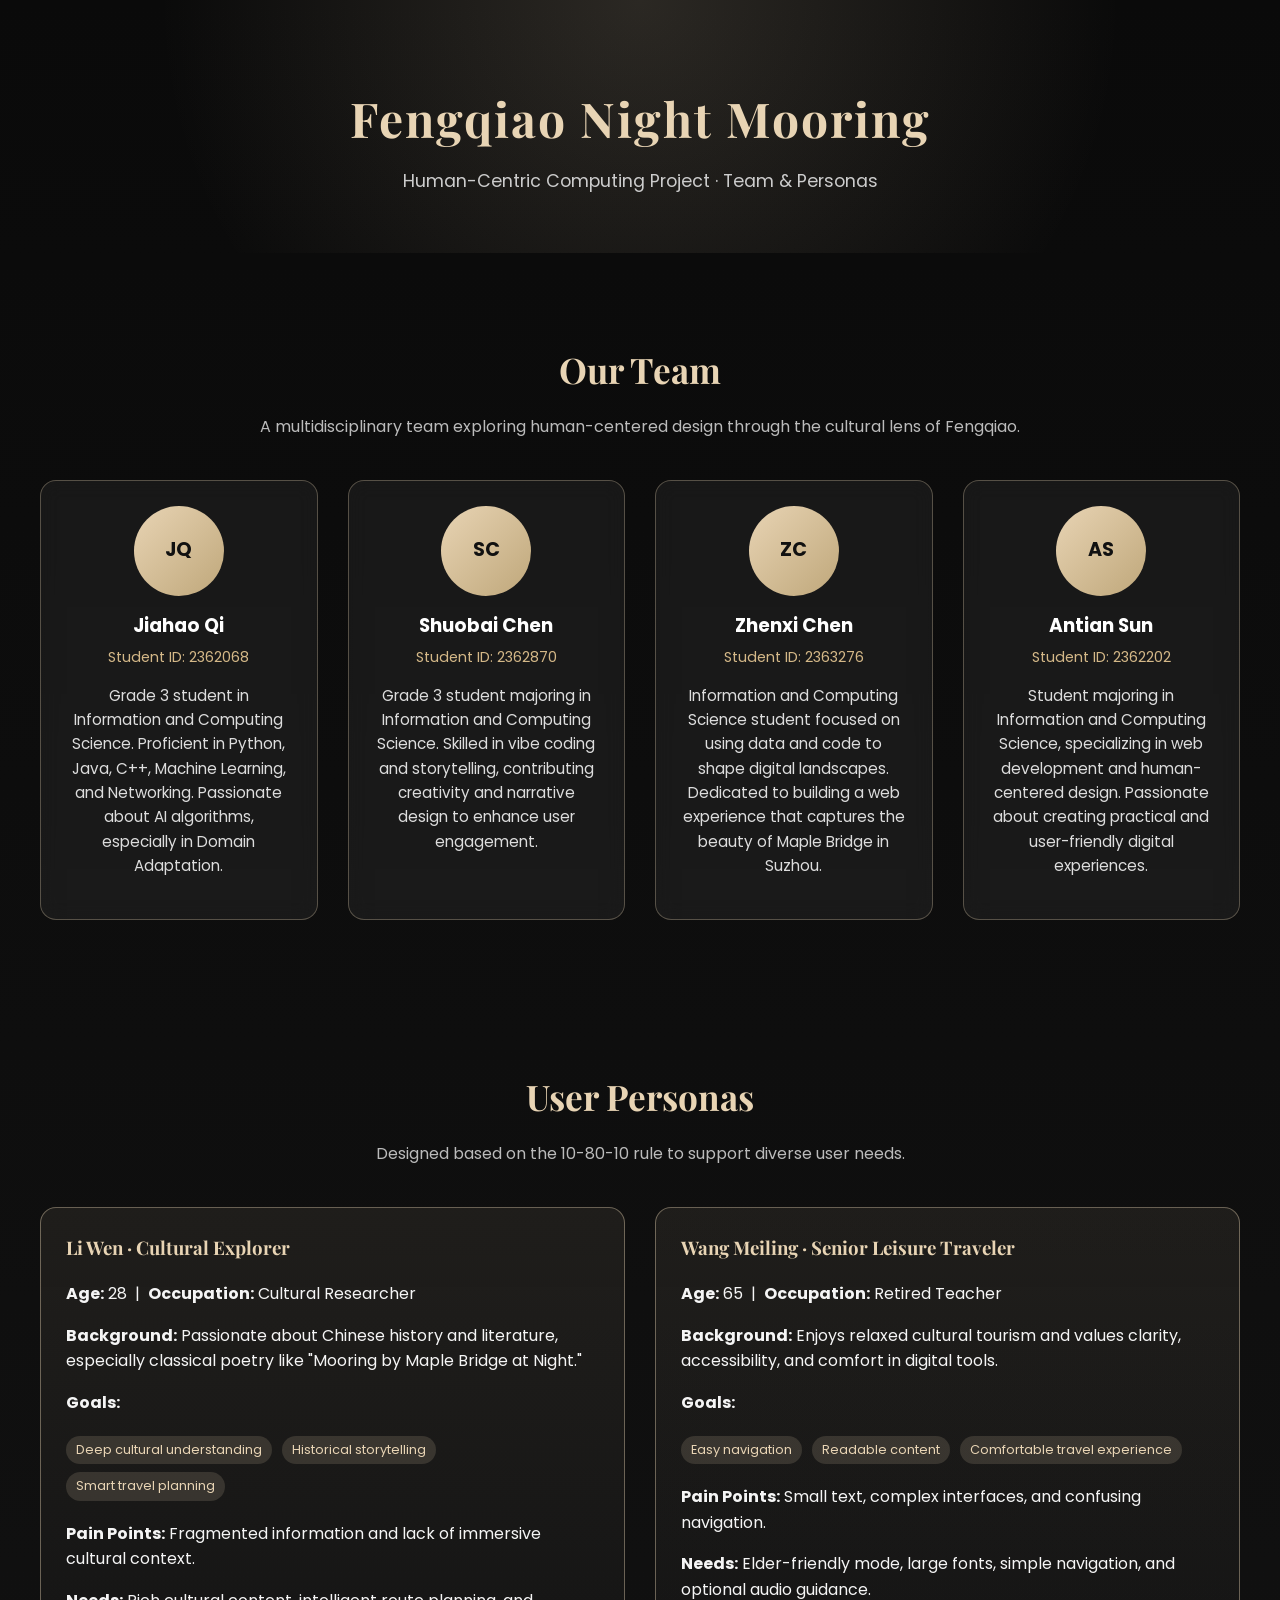
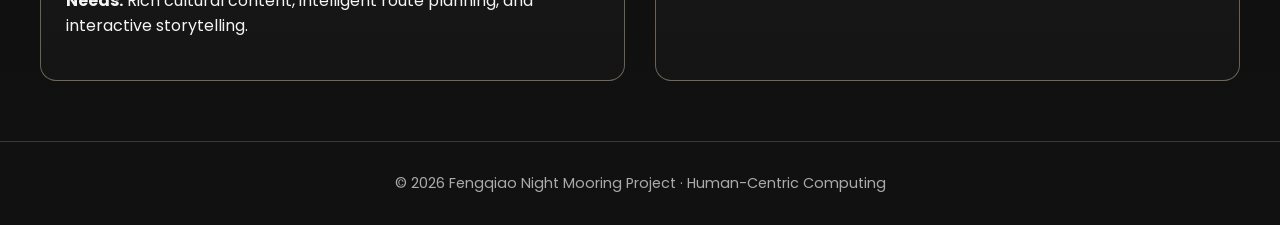
==== index.html @ 39252169 "Add team and persona page for Fengqiao project" ====
<!DOCTYPE html>
<html lang="en">
<head>
  <meta charset="UTF-8" />
  <meta name="viewport" content="width=device-width, initial-scale=1.0"/>
  <title>Fengqiao Night Mooring | Team & Personas</title>

  <!-- Google Fonts -->
  <link href="https://fonts.googleapis.com/css2?family=Playfair+Display:wght@600&family=Poppins:wght@300;400;500&display=swap" rel="stylesheet">

  <style>
    body {
      margin: 0;
      font-family: 'Poppins', sans-serif;
      background: linear-gradient(180deg, #0a0a0a, #111);
      color: #f5f5f5;
      line-height: 1.6;
    }

    header {
      text-align: center;
      padding: 80px 20px 40px;
      background: radial-gradient(circle at top, rgba(232,212,180,0.15), transparent 70%);
    }

    header h1 {
      font-family: 'Playfair Display', serif;
      font-size: 3rem;
      margin: 0;
      color: #e8d4b4;
      letter-spacing: 2px;
    }

    header p {
      color: #ccc;
      margin-top: 10px;
      font-size: 1.1rem;
    }

    section {
      padding: 60px 20px;
      max-width: 1200px;
      margin: auto;
    }

    .section-title {
      text-align: center;
      font-size: 2.2rem;
      color: #e8d4b4;
      margin-bottom: 10px;
      font-family: 'Playfair Display', serif;
    }

    .section-subtitle {
      text-align: center;
      color: #bbb;
      margin-bottom: 40px;
    }

    /* Team Section */
    .team-container {
      display: grid;
      grid-template-columns: repeat(auto-fit, minmax(260px, 1fr));
      gap: 30px;
    }

    .member-card {
      background: rgba(255, 255, 255, 0.05);
      border: 1px solid rgba(232, 212, 180, 0.3);
      border-radius: 16px;
      padding: 25px;
      text-align: center;
      backdrop-filter: blur(10px);
      transition: transform 0.3s, box-shadow 0.3s;
    }

    .member-card:hover {
      transform: translateY(-8px);
      box-shadow: 0 12px 30px rgba(232, 212, 180, 0.2);
    }

    .avatar {
      width: 90px;
      height: 90px;
      border-radius: 50%;
      margin: 0 auto 15px;
      background: linear-gradient(135deg, #e8d4b4, #bfa77a);
      display: flex;
      align-items: center;
      justify-content: center;
      font-weight: bold;
      color: #111;
      font-size: 1.2rem;
    }

    .member-card h3 {
      margin: 10px 0 5px;
      color: #fff;
    }

    .member-card .id {
      font-size: 0.9rem;
      color: #d4b888;
      margin-bottom: 10px;
    }

    .member-card p {
      font-size: 0.95rem;
      color: #ddd;
    }

    /* Persona Section */
    .persona-container {
      display: grid;
      grid-template-columns: repeat(auto-fit, minmax(320px, 1fr));
      gap: 30px;
    }

    .persona-card {
      background: linear-gradient(180deg, rgba(232,212,180,0.08), rgba(255,255,255,0.02));
      border: 1px solid rgba(232, 212, 180, 0.4);
      border-radius: 16px;
      padding: 25px;
      transition: transform 0.3s, box-shadow 0.3s;
    }

    .persona-card:hover {
      transform: translateY(-6px);
      box-shadow: 0 10px 25px rgba(232, 212, 180, 0.2);
    }

    .persona-card h3 {
      color: #e8d4b4;
      margin-top: 0;
      font-family: 'Playfair Display', serif;
    }

    .tag {
      display: inline-block;
      background: rgba(232, 212, 180, 0.15);
      color: #e8d4b4;
      padding: 4px 10px;
      border-radius: 20px;
      font-size: 0.8rem;
      margin: 4px 6px 4px 0;
    }

    footer {
      text-align: center;
      padding: 30px 20px;
      border-top: 1px solid rgba(232, 212, 180, 0.2);
      color: #aaa;
      font-size: 0.9rem;
    }
  </style>
</head>
<body>

<header>
  <h1>Fengqiao Night Mooring</h1>
  <p>Human-Centric Computing Project · Team & Personas</p>
</header>

<!-- Team Section -->
<section>
  <h2 class="section-title">Our Team</h2>
  <p class="section-subtitle">A multidisciplinary team exploring human-centered design through the cultural lens of Fengqiao.</p>

  <div class="team-container">
    <div class="member-card">
      <div class="avatar">JQ</div>
      <h3>Jiahao Qi</h3>
      <div class="id">Student ID: 2362068</div>
      <p>Grade 3 student in Information and Computing Science. Proficient in Python, Java, C++, Machine Learning, and Networking. Passionate about AI algorithms, especially in Domain Adaptation.</p>
    </div>

    <div class="member-card">
      <div class="avatar">SC</div>
      <h3>Shuobai Chen</h3>
      <div class="id">Student ID: 2362870</div>
      <p>Grade 3 student majoring in Information and Computing Science. Skilled in vibe coding and storytelling, contributing creativity and narrative design to enhance user engagement.</p>
    </div>

    <div class="member-card">
      <div class="avatar">ZC</div>
      <h3>Zhenxi Chen</h3>
      <div class="id">Student ID: 2363276</div>
      <p>Information and Computing Science student focused on using data and code to shape digital landscapes. Dedicated to building a web experience that captures the beauty of Maple Bridge in Suzhou.</p>
    </div>

    <div class="member-card">
      <div class="avatar">AS</div>
      <h3>Antian Sun</h3>
      <div class="id">Student ID: 2362202</div>
      <p>Student majoring in Information and Computing Science, specializing in web development and human-centered design. Passionate about creating practical and user-friendly digital experiences.</p>
    </div>
  </div>
</section>

<!-- Personas Section -->
<section>
  <h2 class="section-title">User Personas</h2>
  <p class="section-subtitle">Designed based on the 10-80-10 rule to support diverse user needs.</p>

  <div class="persona-container">
    <div class="persona-card">
      <h3>Li Wen · Cultural Explorer</h3>
      <p><strong>Age:</strong> 28 &nbsp;|&nbsp; <strong>Occupation:</strong> Cultural Researcher</p>
      <p><strong>Background:</strong> Passionate about Chinese history and literature, especially classical poetry like "Mooring by Maple Bridge at Night."</p>
      <p><strong>Goals:</strong></p>
      <span class="tag">Deep cultural understanding</span>
      <span class="tag">Historical storytelling</span>
      <span class="tag">Smart travel planning</span>
      <p><strong>Pain Points:</strong> Fragmented information and lack of immersive cultural context.</p>
      <p><strong>Needs:</strong> Rich cultural content, intelligent route planning, and interactive storytelling.</p>
    </div>

    <div class="persona-card">
      <h3>Wang Meiling · Senior Leisure Traveler</h3>
      <p><strong>Age:</strong> 65 &nbsp;|&nbsp; <strong>Occupation:</strong> Retired Teacher</p>
      <p><strong>Background:</strong> Enjoys relaxed cultural tourism and values clarity, accessibility, and comfort in digital tools.</p>
      <p><strong>Goals:</strong></p>
      <span class="tag">Easy navigation</span>
      <span class="tag">Readable content</span>
      <span class="tag">Comfortable travel experience</span>
      <p><strong>Pain Points:</strong> Small text, complex interfaces, and confusing navigation.</p>
      <p><strong>Needs:</strong> Elder-friendly mode, large fonts, simple navigation, and optional audio guidance.</p>
    </div>
  </div>
</section>

<footer>
  © 2026 Fengqiao Night Mooring Project · Human-Centric Computing
</footer>

</body>
</html>
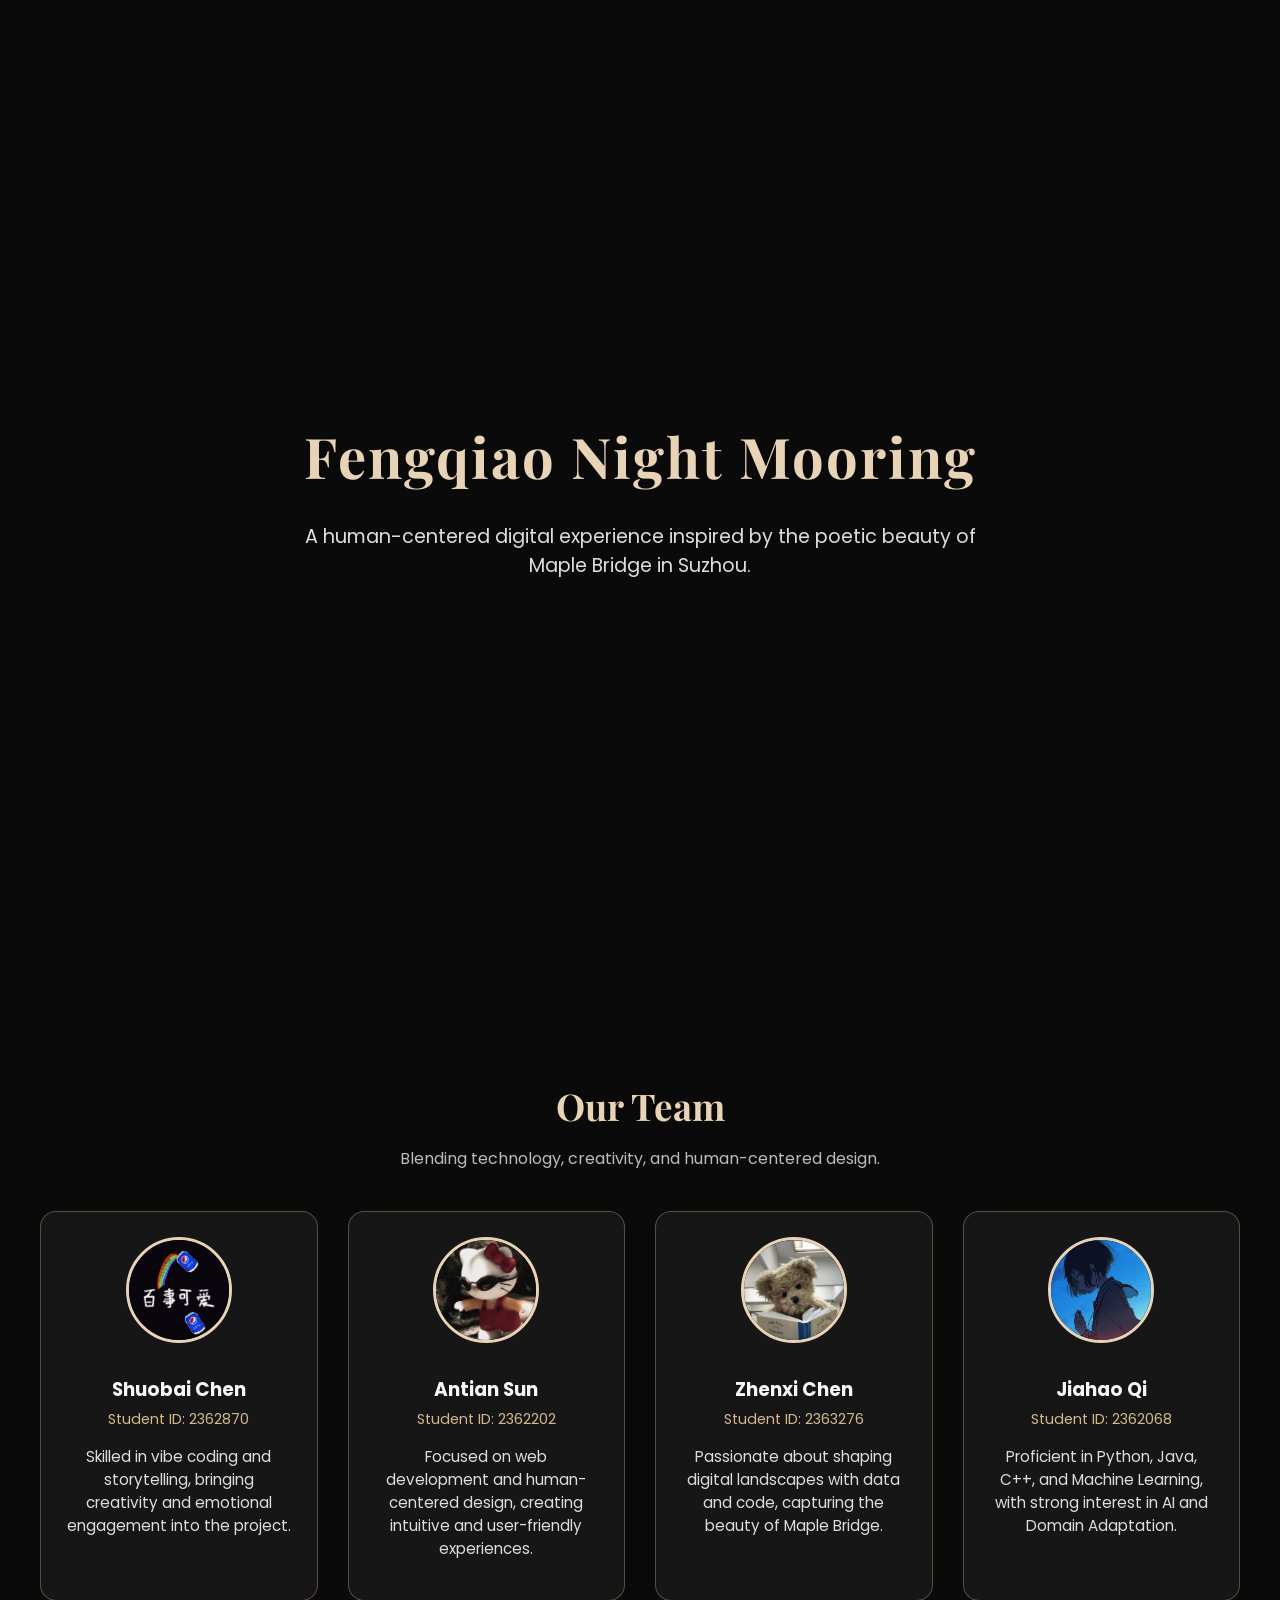
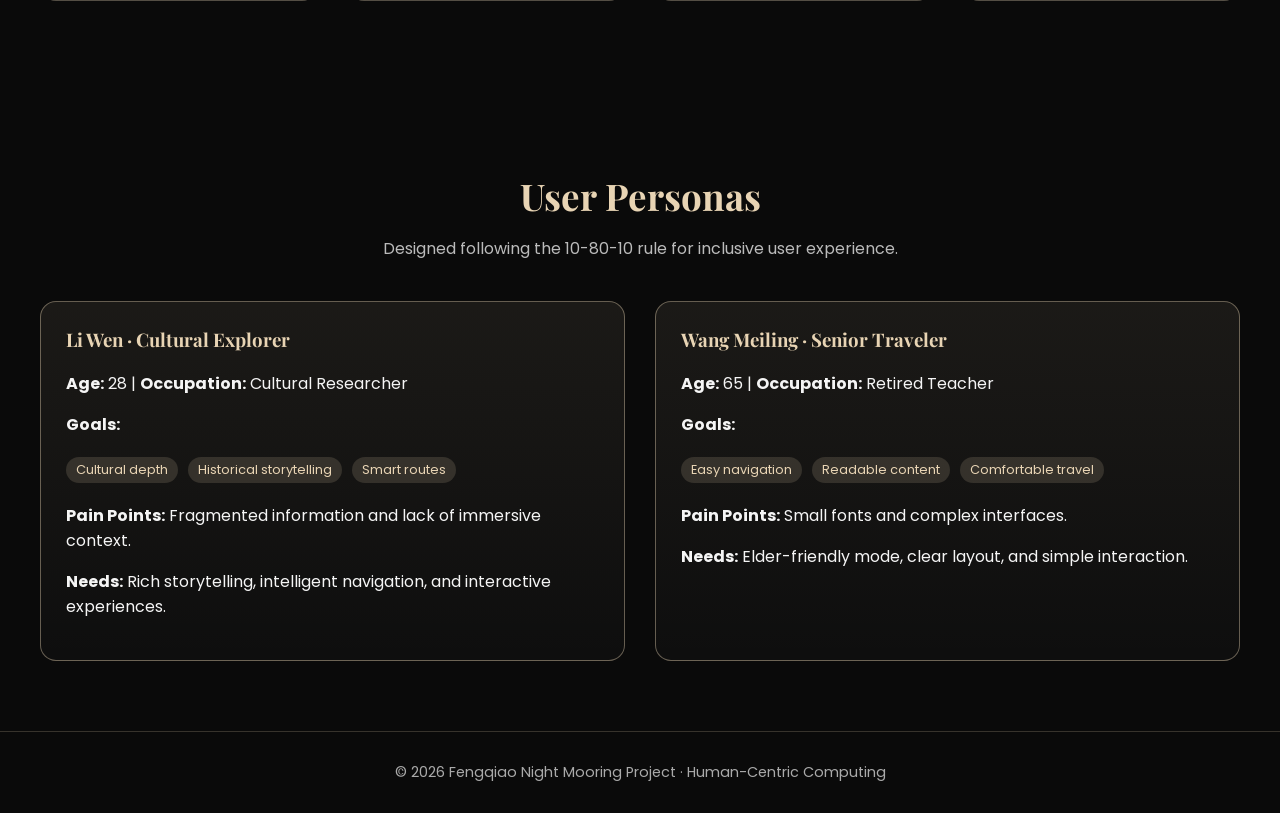
==== commit 4040ac97: "Add hero background for Fengqiao project Updated styles and content for improved layout and readabil" ====
--- a/index.html
+++ b/index.html
@@ -5,47 +5,55 @@
   <meta name="viewport" content="width=device-width, initial-scale=1.0"/>
   <title>Fengqiao Night Mooring | Team & Personas</title>
 
-  <!-- Google Fonts -->
   <link href="https://fonts.googleapis.com/css2?family=Playfair+Display:wght@600&family=Poppins:wght@300;400;500&display=swap" rel="stylesheet">
 
   <style>
     body {
       margin: 0;
       font-family: 'Poppins', sans-serif;
-      background: linear-gradient(180deg, #0a0a0a, #111);
       color: #f5f5f5;
-      line-height: 1.6;
-    }
-
-    header {
-      text-align: center;
-      padding: 80px 20px 40px;
-      background: radial-gradient(circle at top, rgba(232,212,180,0.15), transparent 70%);
-    }
-
-    header h1 {
+      background: #0a0a0a;
+    }
+
+    /* Hero Background */
+    .hero {
+      min-height: 100vh;
+      display: flex;
+      flex-direction: column;
+      justify-content: center;
+      align-items: center;
+      text-align: center;
+      background:
+        linear-gradient(rgba(10,10,10,0.7), rgba(10,10,10,0.95)),
+        url('https://images.unsplash.com/photo-1549893075-7c1f2d7fdd4b?q=80&w=1920&auto=format&fit=crop');
+      background-size: cover;
+      background-position: center;
+      padding: 40px 20px;
+    }
+
+    .hero h1 {
       font-family: 'Playfair Display', serif;
-      font-size: 3rem;
-      margin: 0;
-      color: #e8d4b4;
+      font-size: 3.5rem;
+      color: #e8d4b4;
+      margin-bottom: 10px;
       letter-spacing: 2px;
     }
 
-    header p {
-      color: #ccc;
-      margin-top: 10px;
-      font-size: 1.1rem;
+    .hero p {
+      font-size: 1.2rem;
+      color: #ddd;
+      max-width: 700px;
     }
 
     section {
-      padding: 60px 20px;
+      padding: 70px 20px;
       max-width: 1200px;
       margin: auto;
     }
 
     .section-title {
       text-align: center;
-      font-size: 2.2rem;
+      font-size: 2.3rem;
       color: #e8d4b4;
       margin-bottom: 10px;
       font-family: 'Playfair Display', serif;
@@ -57,7 +65,7 @@
       margin-bottom: 40px;
     }
 
-    /* Team Section */
+    /* Team Cards */
     .team-container {
       display: grid;
       grid-template-columns: repeat(auto-fit, minmax(260px, 1fr));
@@ -79,23 +87,17 @@
       box-shadow: 0 12px 30px rgba(232, 212, 180, 0.2);
     }
 
-    .avatar {
-      width: 90px;
-      height: 90px;
+    .member-card img {
+      width: 100px;
+      height: 100px;
       border-radius: 50%;
-      margin: 0 auto 15px;
-      background: linear-gradient(135deg, #e8d4b4, #bfa77a);
-      display: flex;
-      align-items: center;
-      justify-content: center;
-      font-weight: bold;
-      color: #111;
-      font-size: 1.2rem;
+      object-fit: cover;
+      border: 3px solid #e8d4b4;
+      margin-bottom: 15px;
     }
 
     .member-card h3 {
       margin: 10px 0 5px;
-      color: #fff;
     }
 
     .member-card .id {
@@ -109,7 +111,7 @@
       color: #ddd;
     }
 
-    /* Persona Section */
+    /* Persona Cards */
     .persona-container {
       display: grid;
       grid-template-columns: repeat(auto-fit, minmax(320px, 1fr));
@@ -156,43 +158,44 @@
 </head>
 <body>
 
-<header>
+<!-- Hero Section -->
+<div class="hero">
   <h1>Fengqiao Night Mooring</h1>
-  <p>Human-Centric Computing Project · Team & Personas</p>
-</header>
+  <p>A human-centered digital experience inspired by the poetic beauty of Maple Bridge in Suzhou.</p>
+</div>
 
 <!-- Team Section -->
 <section>
   <h2 class="section-title">Our Team</h2>
-  <p class="section-subtitle">A multidisciplinary team exploring human-centered design through the cultural lens of Fengqiao.</p>
+  <p class="section-subtitle">Blending technology, creativity, and human-centered design.</p>
 
   <div class="team-container">
     <div class="member-card">
-      <div class="avatar">JQ</div>
+      <img src="images/shuobai.jpg" alt="Shuobai Chen">
+      <h3>Shuobai Chen</h3>
+      <div class="id">Student ID: 2362870</div>
+      <p>Skilled in vibe coding and storytelling, bringing creativity and emotional engagement into the project.</p>
+    </div>
+
+    <div class="member-card">
+      <img src="images/antian.jpg" alt="Antian Sun">
+      <h3>Antian Sun</h3>
+      <div class="id">Student ID: 2362202</div>
+      <p>Focused on web development and human-centered design, creating intuitive and user-friendly experiences.</p>
+    </div>
+
+    <div class="member-card">
+      <img src="images/zhenxi.jpg" alt="Zhenxi Chen">
+      <h3>Zhenxi Chen</h3>
+      <div class="id">Student ID: 2363276</div>
+      <p>Passionate about shaping digital landscapes with data and code, capturing the beauty of Maple Bridge.</p>
+    </div>
+
+    <div class="member-card">
+      <img src="images/jiahao.jpg" alt="Jiahao Qi">
       <h3>Jiahao Qi</h3>
       <div class="id">Student ID: 2362068</div>
-      <p>Grade 3 student in Information and Computing Science. Proficient in Python, Java, C++, Machine Learning, and Networking. Passionate about AI algorithms, especially in Domain Adaptation.</p>
-    </div>
-
-    <div class="member-card">
-      <div class="avatar">SC</div>
-      <h3>Shuobai Chen</h3>
-      <div class="id">Student ID: 2362870</div>
-      <p>Grade 3 student majoring in Information and Computing Science. Skilled in vibe coding and storytelling, contributing creativity and narrative design to enhance user engagement.</p>
-    </div>
-
-    <div class="member-card">
-      <div class="avatar">ZC</div>
-      <h3>Zhenxi Chen</h3>
-      <div class="id">Student ID: 2363276</div>
-      <p>Information and Computing Science student focused on using data and code to shape digital landscapes. Dedicated to building a web experience that captures the beauty of Maple Bridge in Suzhou.</p>
-    </div>
-
-    <div class="member-card">
-      <div class="avatar">AS</div>
-      <h3>Antian Sun</h3>
-      <div class="id">Student ID: 2362202</div>
-      <p>Student majoring in Information and Computing Science, specializing in web development and human-centered design. Passionate about creating practical and user-friendly digital experiences.</p>
+      <p>Proficient in Python, Java, C++, and Machine Learning, with strong interest in AI and Domain Adaptation.</p>
     </div>
   </div>
 </section>
@@ -200,31 +203,29 @@
 <!-- Personas Section -->
 <section>
   <h2 class="section-title">User Personas</h2>
-  <p class="section-subtitle">Designed based on the 10-80-10 rule to support diverse user needs.</p>
+  <p class="section-subtitle">Designed following the 10-80-10 rule for inclusive user experience.</p>
 
   <div class="persona-container">
     <div class="persona-card">
       <h3>Li Wen · Cultural Explorer</h3>
-      <p><strong>Age:</strong> 28 &nbsp;|&nbsp; <strong>Occupation:</strong> Cultural Researcher</p>
-      <p><strong>Background:</strong> Passionate about Chinese history and literature, especially classical poetry like "Mooring by Maple Bridge at Night."</p>
+      <p><strong>Age:</strong> 28 | <strong>Occupation:</strong> Cultural Researcher</p>
       <p><strong>Goals:</strong></p>
-      <span class="tag">Deep cultural understanding</span>
+      <span class="tag">Cultural depth</span>
       <span class="tag">Historical storytelling</span>
-      <span class="tag">Smart travel planning</span>
-      <p><strong>Pain Points:</strong> Fragmented information and lack of immersive cultural context.</p>
-      <p><strong>Needs:</strong> Rich cultural content, intelligent route planning, and interactive storytelling.</p>
+      <span class="tag">Smart routes</span>
+      <p><strong>Pain Points:</strong> Fragmented information and lack of immersive context.</p>
+      <p><strong>Needs:</strong> Rich storytelling, intelligent navigation, and interactive experiences.</p>
     </div>
 
     <div class="persona-card">
-      <h3>Wang Meiling · Senior Leisure Traveler</h3>
-      <p><strong>Age:</strong> 65 &nbsp;|&nbsp; <strong>Occupation:</strong> Retired Teacher</p>
-      <p><strong>Background:</strong> Enjoys relaxed cultural tourism and values clarity, accessibility, and comfort in digital tools.</p>
+      <h3>Wang Meiling · Senior Traveler</h3>
+      <p><strong>Age:</strong> 65 | <strong>Occupation:</strong> Retired Teacher</p>
       <p><strong>Goals:</strong></p>
       <span class="tag">Easy navigation</span>
       <span class="tag">Readable content</span>
-      <span class="tag">Comfortable travel experience</span>
-      <p><strong>Pain Points:</strong> Small text, complex interfaces, and confusing navigation.</p>
-      <p><strong>Needs:</strong> Elder-friendly mode, large fonts, simple navigation, and optional audio guidance.</p>
+      <span class="tag">Comfortable travel</span>
+      <p><strong>Pain Points:</strong> Small fonts and complex interfaces.</p>
+      <p><strong>Needs:</strong> Elder-friendly mode, clear layout, and simple interaction.</p>
     </div>
   </div>
 </section>
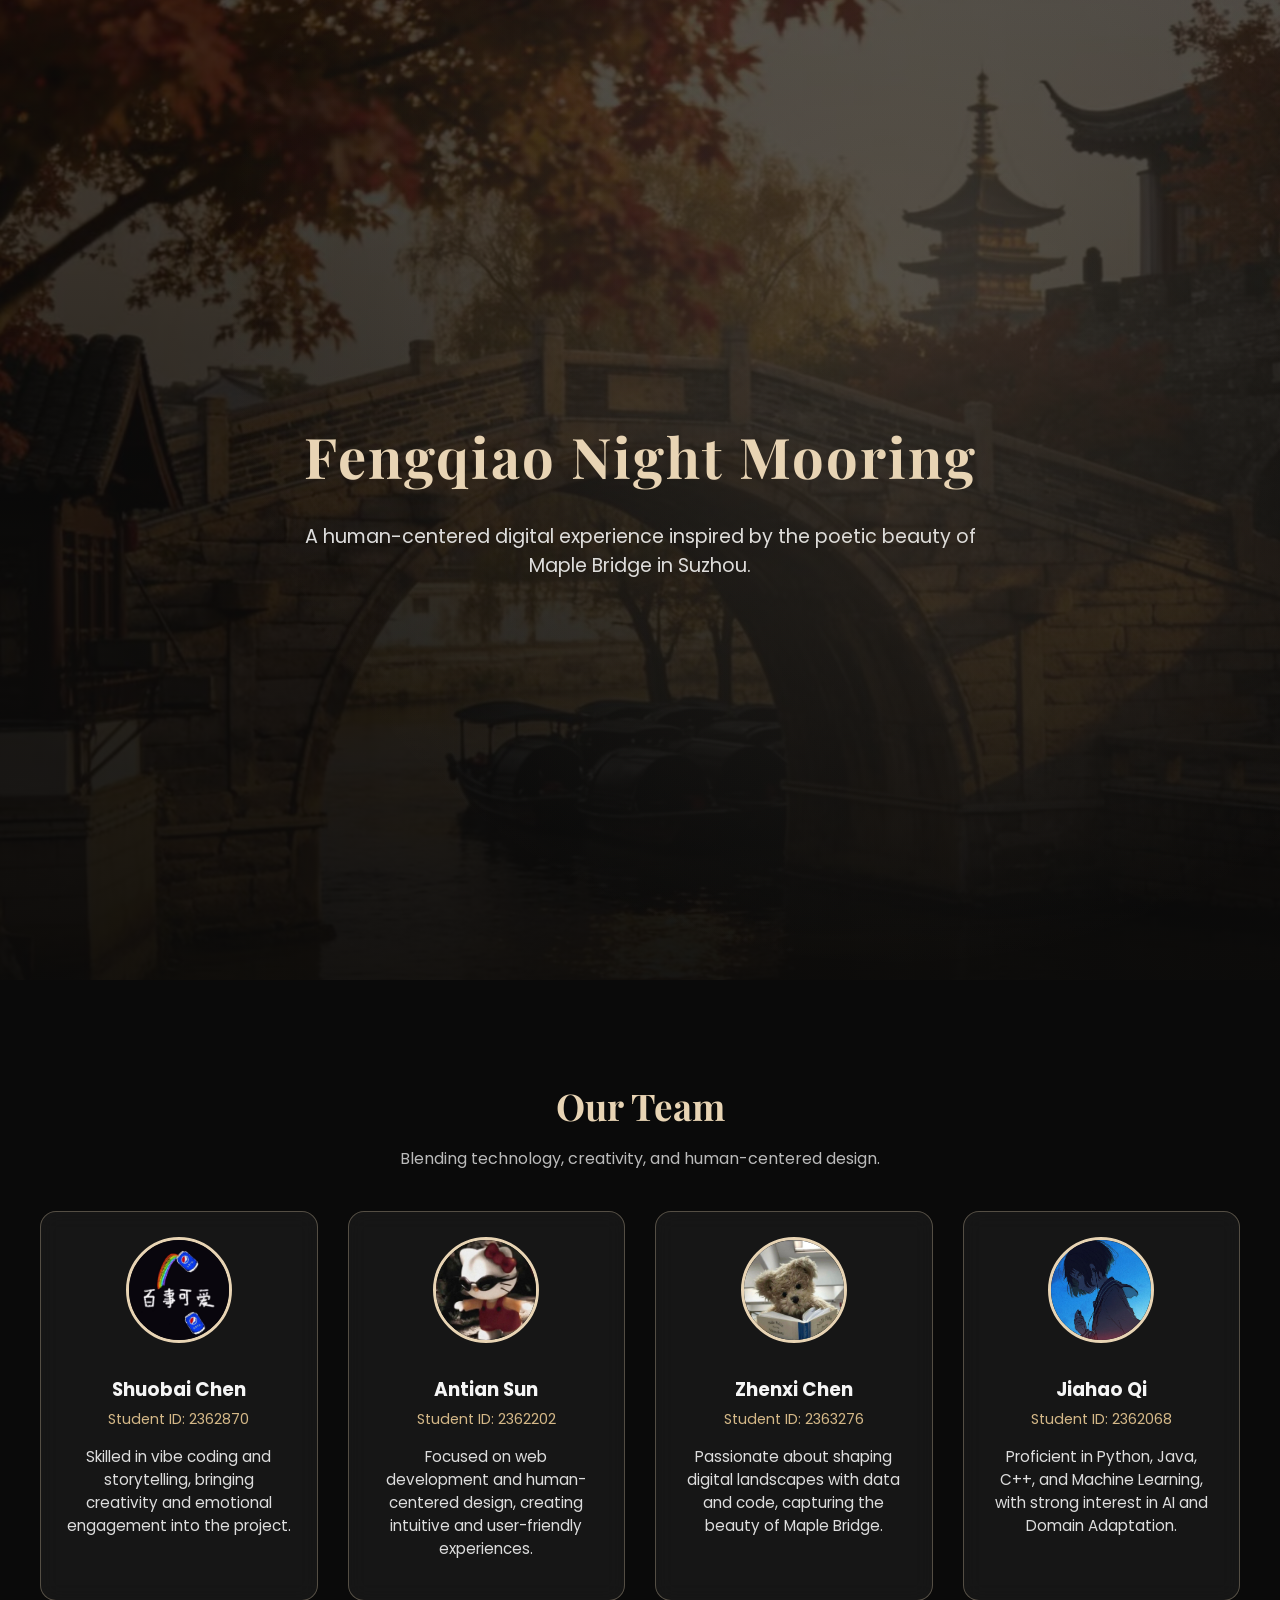
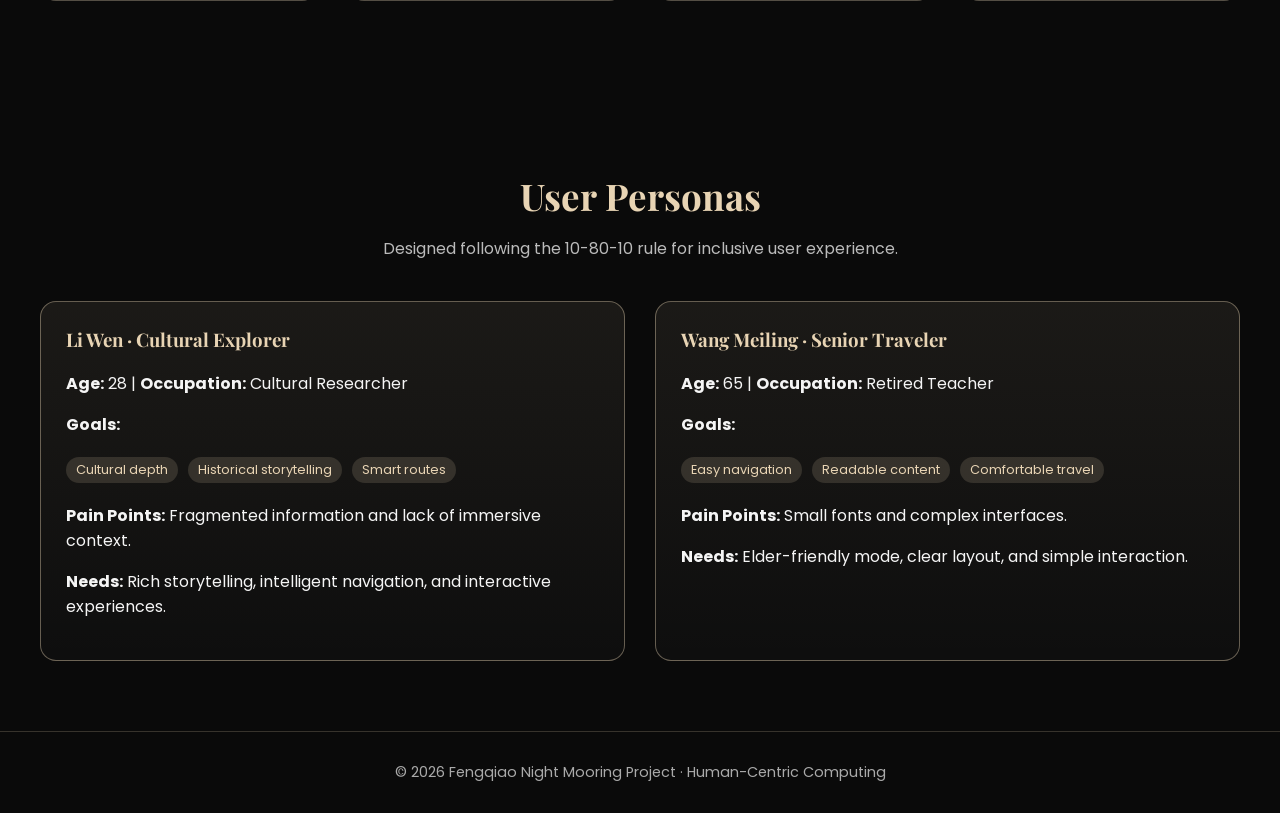
==== commit fde89359: "Version1 commit: Add Fengqiao project with team page and images" ====
--- a/index.html
+++ b/index.html
@@ -17,20 +17,35 @@
 
     /* Hero Background */
     .hero {
-      min-height: 100vh;
-      display: flex;
-      flex-direction: column;
-      justify-content: center;
-      align-items: center;
-      text-align: center;
-      background:
-        linear-gradient(rgba(10,10,10,0.7), rgba(10,10,10,0.95)),
-        url('https://images.unsplash.com/photo-1549893075-7c1f2d7fdd4b?q=80&w=1920&auto=format&fit=crop');
-      background-size: cover;
-      background-position: center;
-      padding: 40px 20px;
-    }
-
+  min-height: 100vh;
+  display: flex;
+  flex-direction: column;
+  justify-content: center;
+  align-items: center;
+  text-align: center;
+  padding: 40px 20px;
+
+  background:
+    linear-gradient(rgba(10, 10, 10, 0.75), rgba(10, 10, 10, 0.95)),
+    url('images/hero-bg.jpg');  /* 使用本地图片 */
+
+  background-size: cover;
+  background-position: center;
+  background-repeat: no-repeat;
+  }
+.hero::before {
+  content: "";
+  position: absolute;
+  inset: 0;
+  background: radial-gradient(circle at 70% 30%, rgba(232,212,180,0.15), transparent 60%);
+  pointer-events: none;
+}
+
+.hero {
+  position: relative;
+  overflow: hidden;
+}
+    
     .hero h1 {
       font-family: 'Playfair Display', serif;
       font-size: 3.5rem;
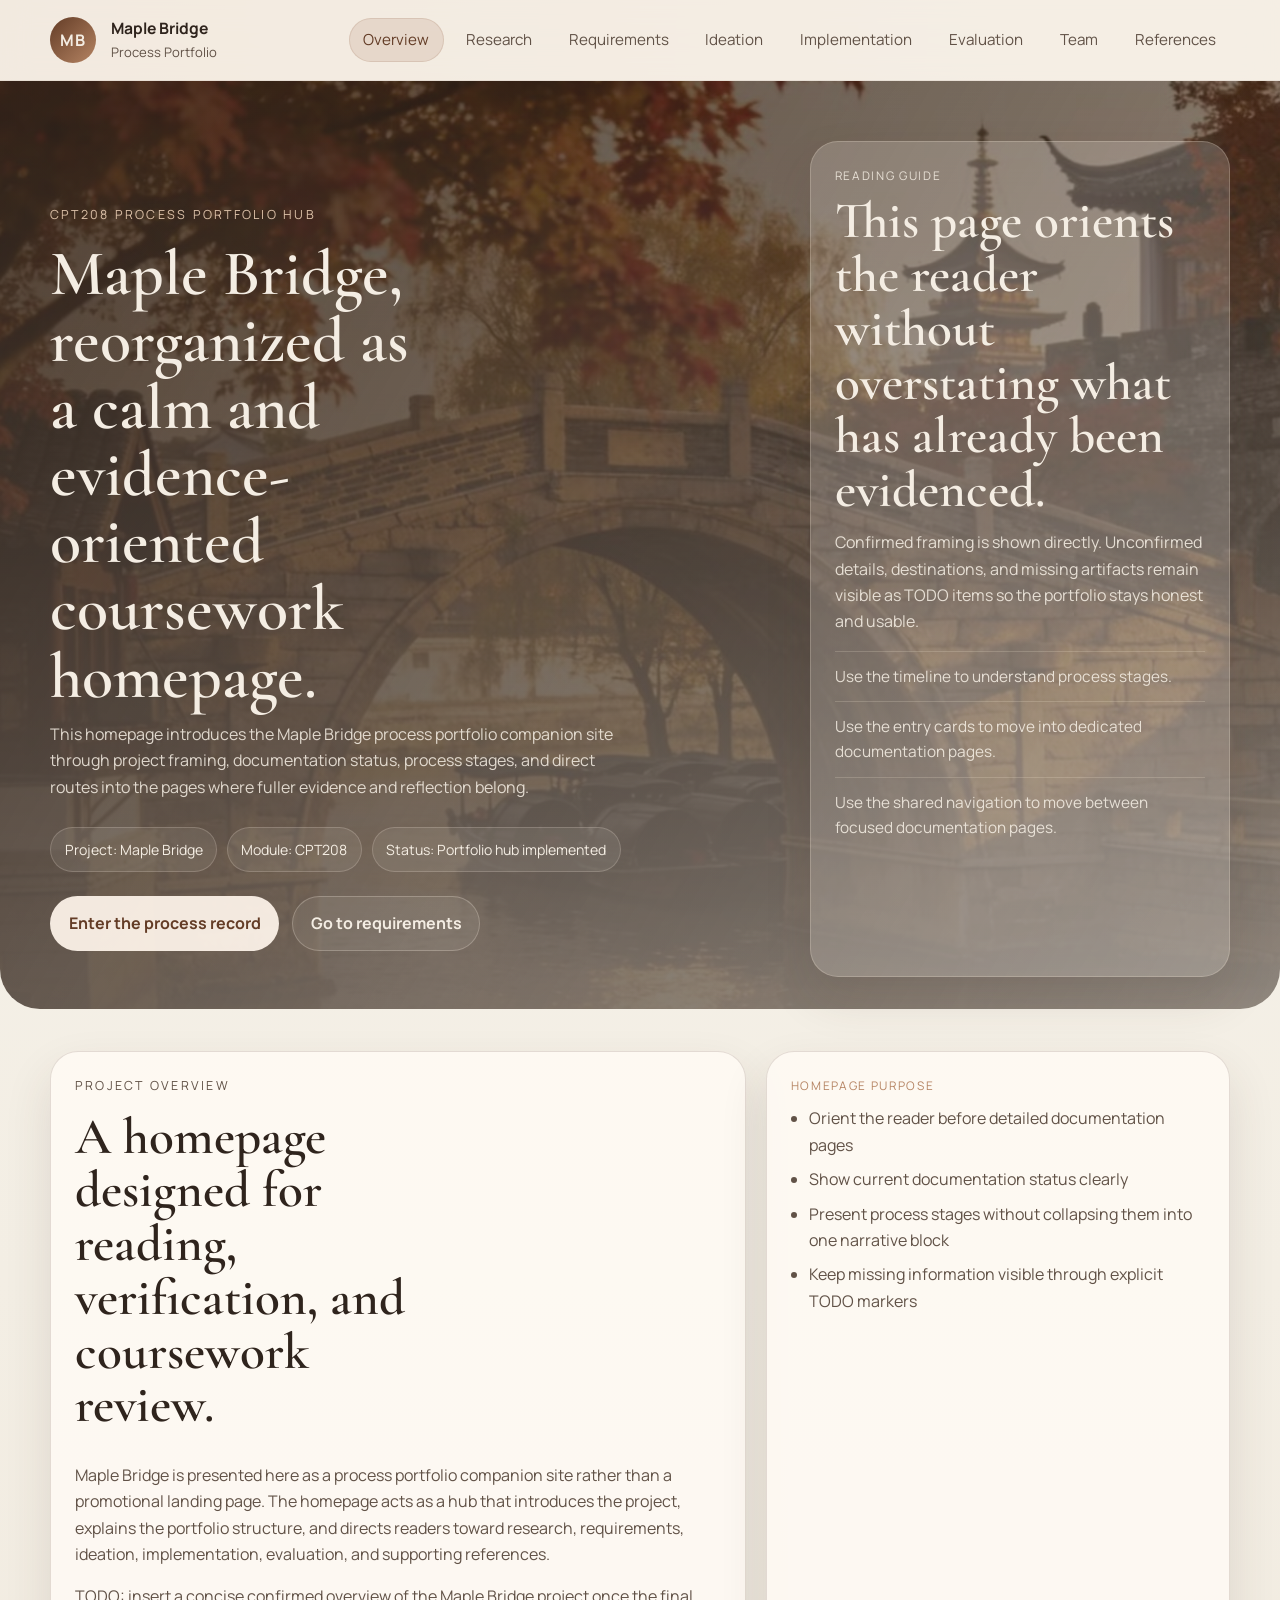
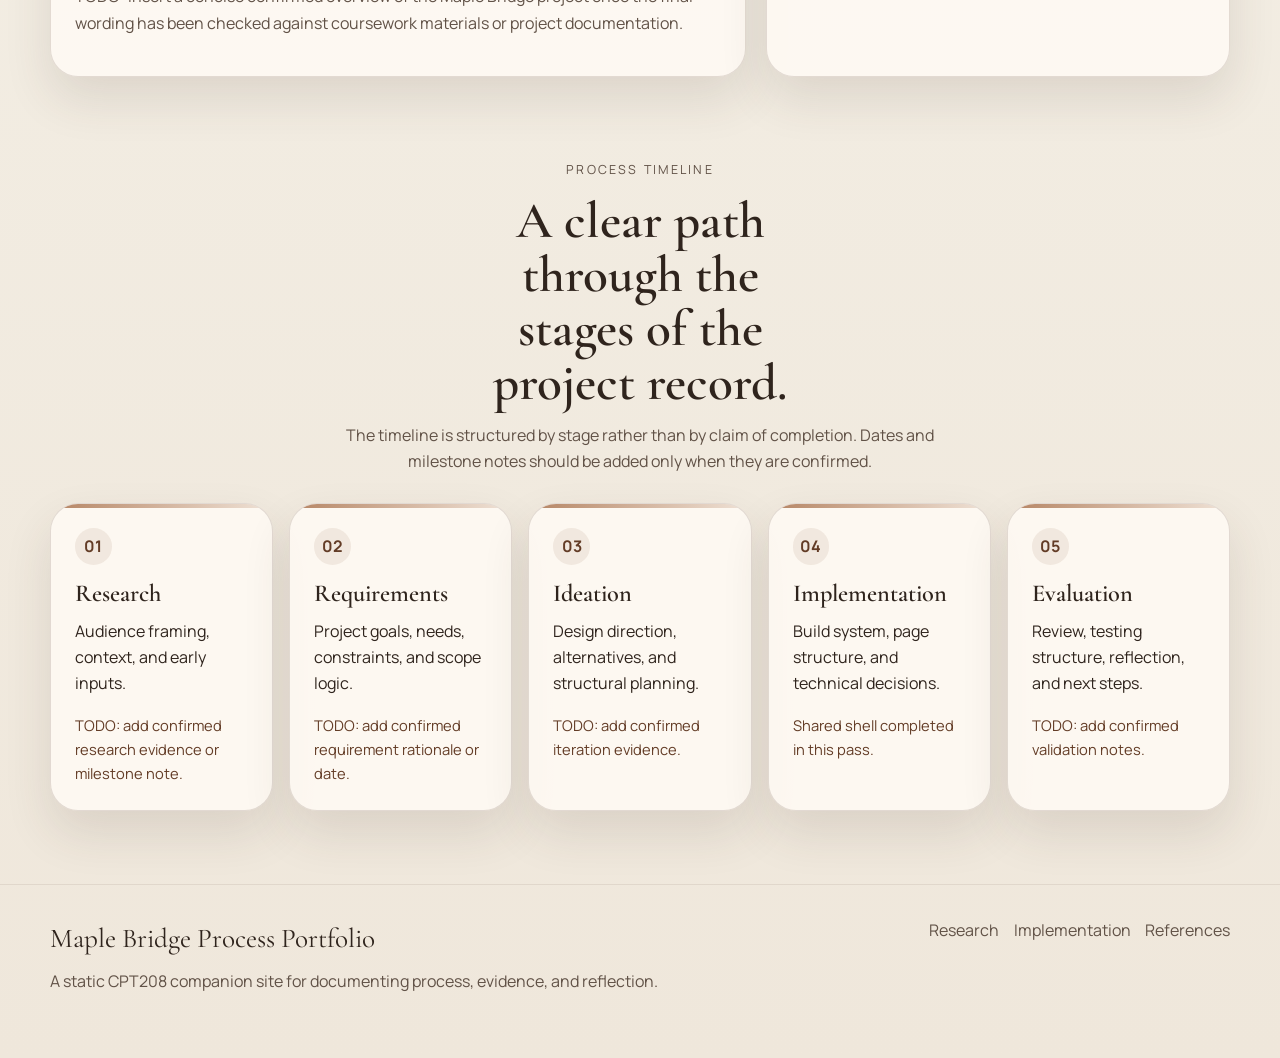
==== commit 4f57a924: "an original portfolio with mostly necessary information" ====
--- a/index.html
+++ b/index.html
@@ -1,253 +1,177 @@
 <!DOCTYPE html>
 <html lang="en">
 <head>
-  <meta charset="UTF-8" />
-  <meta name="viewport" content="width=device-width, initial-scale=1.0"/>
-  <title>Fengqiao Night Mooring | Team & Personas</title>
+  <meta charset="UTF-8">
+  <meta name="viewport" content="width=device-width, initial-scale=1.0">
+  <title>Maple Bridge Process Portfolio</title>
+  <meta
+    name="description"
+    content="A documentation-focused companion site for the Maple Bridge CPT208 project, structured around research, requirements, ideation, implementation, evaluation, and references."
+  >
+  <link rel="preconnect" href="https://fonts.googleapis.com">
+  <link rel="preconnect" href="https://fonts.gstatic.com" crossorigin>
+  <link href="https://fonts.googleapis.com/css2?family=Cormorant+Garamond:wght@500;600;700&family=Manrope:wght@400;500;600;700&display=swap" rel="stylesheet">
+  <link rel="stylesheet" href="assets/css/site.css">
+</head>
+<body data-page="index">
+  <div class="site-shell">
+    <header class="site-header">
+      <div class="container nav-wrap">
+        <a class="brand" href="index.html" aria-label="Maple Bridge Process Portfolio home">
+          <span class="brand-mark">MB</span>
+          <span class="brand-text">
+            <strong>Maple Bridge</strong>
+            <span>Process Portfolio</span>
+          </span>
+        </a>
+        <button class="nav-toggle" type="button" aria-expanded="false" aria-controls="site-nav">
+          Menu
+        </button>
+        <nav class="site-nav" id="site-nav" aria-label="Primary">
+          <a href="index.html" data-page="index">Overview</a>
+          <a href="research.html" data-page="research">Research</a>
+          <a href="requirements.html" data-page="requirements">Requirements</a>
+          <a href="ideation.html" data-page="ideation">Ideation</a>
+          <a href="implementation.html" data-page="implementation">Implementation</a>
+          <a href="evaluation.html" data-page="evaluation">Evaluation</a>
+          <a href="team.html" data-page="team">Team</a>
+          <a href="references.html" data-page="references">References</a>
+        </nav>
+      </div>
+    </header>
 
-  <link href="https://fonts.googleapis.com/css2?family=Playfair+Display:wght@600&family=Poppins:wght@300;400;500&display=swap" rel="stylesheet">
+    <main>
+      <section class="page-hero page-hero-home">
+        <div class="hero-media" aria-hidden="true"></div>
+        <div class="container hero-content">
+          <div class="hero-copy">
+            <p class="eyebrow">CPT208 Process Portfolio Hub</p>
+            <h1>Maple Bridge, reorganized as a calm and evidence-oriented coursework homepage.</h1>
+            <p class="hero-lead">
+              This homepage introduces the Maple Bridge process portfolio companion site through
+              project framing, documentation status, process stages, and direct routes into the
+              pages where fuller evidence and reflection belong.
+            </p>
+            <div class="hero-meta" aria-label="Project metadata">
+              <span>Project: Maple Bridge</span>
+              <span>Module: CPT208</span>
+              <span>Status: Portfolio hub implemented</span>
+            </div>
+            <div class="hero-actions" aria-label="Hero actions">
+              <a class="button-link button-link-primary" href="research.html">Enter the process record</a>
+              <a class="button-link button-link-secondary" href="requirements.html">Go to requirements</a>
+            </div>
+          </div>
+          <aside class="hero-panel callout-card">
+            <p class="callout-label">Reading Guide</p>
+            <h2>This page orients the reader without overstating what has already been evidenced.</h2>
+            <p>
+              Confirmed framing is shown directly. Unconfirmed details, destinations, and missing
+              artifacts remain visible as TODO items so the portfolio stays honest and usable.
+            </p>
+            <div class="hero-panel-list">
+              <span>Use the timeline to understand process stages.</span>
+              <span>Use the entry cards to move into dedicated documentation pages.</span>
+              <span>Use the shared navigation to move between focused documentation pages.</span>
+            </div>
+          </aside>
+        </div>
+      </section>
 
-  <style>
-    body {
-      margin: 0;
-      font-family: 'Poppins', sans-serif;
-      color: #f5f5f5;
-      background: #0a0a0a;
-    }
+      <section class="section">
+        <div class="container two-column hub-overview">
+          <article class="editorial-block">
+            <div class="section-heading section-heading-left">
+              <p class="eyebrow">Project Overview</p>
+              <h2>A homepage designed for reading, verification, and coursework review.</h2>
+            </div>
+            <p>
+              Maple Bridge is presented here as a process portfolio companion site rather than a
+              promotional landing page. The homepage acts as a hub that introduces the project,
+              explains the portfolio structure, and directs readers toward research, requirements,
+              ideation, implementation, evaluation, and supporting references.
+            </p>
+            <p>
+              TODO: insert a concise confirmed overview of the Maple Bridge project once the final
+              wording has been checked against coursework materials or project documentation.
+            </p>
+          </article>
+          <aside class="checklist-card">
+            <p class="card-kicker">Homepage Purpose</p>
+            <ul class="checklist">
+              <li>Orient the reader before detailed documentation pages</li>
+              <li>Show current documentation status clearly</li>
+              <li>Present process stages without collapsing them into one narrative block</li>
+              <li>Keep missing information visible through explicit TODO markers</li>
+            </ul>
+          </aside>
+        </div>
+      </section>
 
-    /* Hero Background */
-    .hero {
-  min-height: 100vh;
-  display: flex;
-  flex-direction: column;
-  justify-content: center;
-  align-items: center;
-  text-align: center;
-  padding: 40px 20px;
+      <section class="section">
+        <div class="container">
+          <div class="section-heading">
+            <p class="eyebrow">Process Timeline</p>
+            <h2>A clear path through the stages of the project record.</h2>
+            <p>
+              The timeline is structured by stage rather than by claim of completion. Dates and
+              milestone notes should be added only when they are confirmed.
+            </p>
+          </div>
+          <div class="timeline-grid">
+            <article class="timeline-card">
+              <span class="timeline-step">01</span>
+              <h3>Research</h3>
+              <p>Audience framing, context, and early inputs.</p>
+              <p class="timeline-note">TODO: add confirmed research evidence or milestone note.</p>
+            </article>
+            <article class="timeline-card">
+              <span class="timeline-step">02</span>
+              <h3>Requirements</h3>
+              <p>Project goals, needs, constraints, and scope logic.</p>
+              <p class="timeline-note">TODO: add confirmed requirement rationale or date.</p>
+            </article>
+            <article class="timeline-card">
+              <span class="timeline-step">03</span>
+              <h3>Ideation</h3>
+              <p>Design direction, alternatives, and structural planning.</p>
+              <p class="timeline-note">TODO: add confirmed iteration evidence.</p>
+            </article>
+            <article class="timeline-card">
+              <span class="timeline-step">04</span>
+              <h3>Implementation</h3>
+              <p>Build system, page structure, and technical decisions.</p>
+              <p class="timeline-note">Shared shell completed in this pass.</p>
+            </article>
+            <article class="timeline-card">
+              <span class="timeline-step">05</span>
+              <h3>Evaluation</h3>
+              <p>Review, testing structure, reflection, and next steps.</p>
+              <p class="timeline-note">TODO: add confirmed validation notes.</p>
+            </article>
+          </div>
+        </div>
+      </section>
 
-  background:
-    linear-gradient(rgba(10, 10, 10, 0.75), rgba(10, 10, 10, 0.95)),
-    url('images/hero-bg.jpg');  /* 使用本地图片 */
+    </main>
 
-  background-size: cover;
-  background-position: center;
-  background-repeat: no-repeat;
-  }
-.hero::before {
-  content: "";
-  position: absolute;
-  inset: 0;
-  background: radial-gradient(circle at 70% 30%, rgba(232,212,180,0.15), transparent 60%);
-  pointer-events: none;
-}
+    <footer class="site-footer">
+      <div class="container footer-layout">
+        <div>
+          <p class="footer-title">Maple Bridge Process Portfolio</p>
+          <p class="footer-copy">
+            A static CPT208 companion site for documenting process, evidence, and reflection.
+          </p>
+        </div>
+        <div class="footer-links" aria-label="Footer links">
+          <a href="research.html">Research</a>
+          <a href="implementation.html">Implementation</a>
+          <a href="references.html">References</a>
+        </div>
+      </div>
+    </footer>
+  </div>
 
-.hero {
-  position: relative;
-  overflow: hidden;
-}
-    
-    .hero h1 {
-      font-family: 'Playfair Display', serif;
-      font-size: 3.5rem;
-      color: #e8d4b4;
-      margin-bottom: 10px;
-      letter-spacing: 2px;
-    }
-
-    .hero p {
-      font-size: 1.2rem;
-      color: #ddd;
-      max-width: 700px;
-    }
-
-    section {
-      padding: 70px 20px;
-      max-width: 1200px;
-      margin: auto;
-    }
-
-    .section-title {
-      text-align: center;
-      font-size: 2.3rem;
-      color: #e8d4b4;
-      margin-bottom: 10px;
-      font-family: 'Playfair Display', serif;
-    }
-
-    .section-subtitle {
-      text-align: center;
-      color: #bbb;
-      margin-bottom: 40px;
-    }
-
-    /* Team Cards */
-    .team-container {
-      display: grid;
-      grid-template-columns: repeat(auto-fit, minmax(260px, 1fr));
-      gap: 30px;
-    }
-
-    .member-card {
-      background: rgba(255, 255, 255, 0.05);
-      border: 1px solid rgba(232, 212, 180, 0.3);
-      border-radius: 16px;
-      padding: 25px;
-      text-align: center;
-      backdrop-filter: blur(10px);
-      transition: transform 0.3s, box-shadow 0.3s;
-    }
-
-    .member-card:hover {
-      transform: translateY(-8px);
-      box-shadow: 0 12px 30px rgba(232, 212, 180, 0.2);
-    }
-
-    .member-card img {
-      width: 100px;
-      height: 100px;
-      border-radius: 50%;
-      object-fit: cover;
-      border: 3px solid #e8d4b4;
-      margin-bottom: 15px;
-    }
-
-    .member-card h3 {
-      margin: 10px 0 5px;
-    }
-
-    .member-card .id {
-      font-size: 0.9rem;
-      color: #d4b888;
-      margin-bottom: 10px;
-    }
-
-    .member-card p {
-      font-size: 0.95rem;
-      color: #ddd;
-    }
-
-    /* Persona Cards */
-    .persona-container {
-      display: grid;
-      grid-template-columns: repeat(auto-fit, minmax(320px, 1fr));
-      gap: 30px;
-    }
-
-    .persona-card {
-      background: linear-gradient(180deg, rgba(232,212,180,0.08), rgba(255,255,255,0.02));
-      border: 1px solid rgba(232, 212, 180, 0.4);
-      border-radius: 16px;
-      padding: 25px;
-      transition: transform 0.3s, box-shadow 0.3s;
-    }
-
-    .persona-card:hover {
-      transform: translateY(-6px);
-      box-shadow: 0 10px 25px rgba(232, 212, 180, 0.2);
-    }
-
-    .persona-card h3 {
-      color: #e8d4b4;
-      margin-top: 0;
-      font-family: 'Playfair Display', serif;
-    }
-
-    .tag {
-      display: inline-block;
-      background: rgba(232, 212, 180, 0.15);
-      color: #e8d4b4;
-      padding: 4px 10px;
-      border-radius: 20px;
-      font-size: 0.8rem;
-      margin: 4px 6px 4px 0;
-    }
-
-    footer {
-      text-align: center;
-      padding: 30px 20px;
-      border-top: 1px solid rgba(232, 212, 180, 0.2);
-      color: #aaa;
-      font-size: 0.9rem;
-    }
-  </style>
-</head>
-<body>
-
-<!-- Hero Section -->
-<div class="hero">
-  <h1>Fengqiao Night Mooring</h1>
-  <p>A human-centered digital experience inspired by the poetic beauty of Maple Bridge in Suzhou.</p>
-</div>
-
-<!-- Team Section -->
-<section>
-  <h2 class="section-title">Our Team</h2>
-  <p class="section-subtitle">Blending technology, creativity, and human-centered design.</p>
-
-  <div class="team-container">
-    <div class="member-card">
-      <img src="images/shuobai.jpg" alt="Shuobai Chen">
-      <h3>Shuobai Chen</h3>
-      <div class="id">Student ID: 2362870</div>
-      <p>Skilled in vibe coding and storytelling, bringing creativity and emotional engagement into the project.</p>
-    </div>
-
-    <div class="member-card">
-      <img src="images/antian.jpg" alt="Antian Sun">
-      <h3>Antian Sun</h3>
-      <div class="id">Student ID: 2362202</div>
-      <p>Focused on web development and human-centered design, creating intuitive and user-friendly experiences.</p>
-    </div>
-
-    <div class="member-card">
-      <img src="images/zhenxi.jpg" alt="Zhenxi Chen">
-      <h3>Zhenxi Chen</h3>
-      <div class="id">Student ID: 2363276</div>
-      <p>Passionate about shaping digital landscapes with data and code, capturing the beauty of Maple Bridge.</p>
-    </div>
-
-    <div class="member-card">
-      <img src="images/jiahao.jpg" alt="Jiahao Qi">
-      <h3>Jiahao Qi</h3>
-      <div class="id">Student ID: 2362068</div>
-      <p>Proficient in Python, Java, C++, and Machine Learning, with strong interest in AI and Domain Adaptation.</p>
-    </div>
-  </div>
-</section>
-
-<!-- Personas Section -->
-<section>
-  <h2 class="section-title">User Personas</h2>
-  <p class="section-subtitle">Designed following the 10-80-10 rule for inclusive user experience.</p>
-
-  <div class="persona-container">
-    <div class="persona-card">
-      <h3>Li Wen · Cultural Explorer</h3>
-      <p><strong>Age:</strong> 28 | <strong>Occupation:</strong> Cultural Researcher</p>
-      <p><strong>Goals:</strong></p>
-      <span class="tag">Cultural depth</span>
-      <span class="tag">Historical storytelling</span>
-      <span class="tag">Smart routes</span>
-      <p><strong>Pain Points:</strong> Fragmented information and lack of immersive context.</p>
-      <p><strong>Needs:</strong> Rich storytelling, intelligent navigation, and interactive experiences.</p>
-    </div>
-
-    <div class="persona-card">
-      <h3>Wang Meiling · Senior Traveler</h3>
-      <p><strong>Age:</strong> 65 | <strong>Occupation:</strong> Retired Teacher</p>
-      <p><strong>Goals:</strong></p>
-      <span class="tag">Easy navigation</span>
-      <span class="tag">Readable content</span>
-      <span class="tag">Comfortable travel</span>
-      <p><strong>Pain Points:</strong> Small fonts and complex interfaces.</p>
-      <p><strong>Needs:</strong> Elder-friendly mode, clear layout, and simple interaction.</p>
-    </div>
-  </div>
-</section>
-
-<footer>
-  © 2026 Fengqiao Night Mooring Project · Human-Centric Computing
-</footer>
-
+  <script src="assets/js/site.js"></script>
 </body>
 </html>
--- a/assets/css/site.css
+++ b/assets/css/site.css
@@ -0,0 +1,968 @@
+:root {
+  --bg: #f3eee4;
+  --bg-deep: #e8dece;
+  --surface: rgba(255, 251, 245, 0.84);
+  --surface-strong: rgba(247, 240, 229, 0.94);
+  --surface-dark: rgba(68, 52, 42, 0.92);
+  --text: #2f241d;
+  --text-soft: #615247;
+  --text-inverse: #f4ede3;
+  --line: rgba(91, 67, 49, 0.16);
+  --line-strong: rgba(91, 67, 49, 0.28);
+  --accent: #8c5a3c;
+  --accent-soft: #b58463;
+  --accent-deep: #633c26;
+  --shadow: 0 22px 48px rgba(68, 52, 42, 0.12);
+  --radius-lg: 28px;
+  --radius-md: 18px;
+  --radius-sm: 12px;
+  --container: 1180px;
+  --container-narrow: 840px;
+}
+
+*,
+*::before,
+*::after {
+  box-sizing: border-box;
+}
+
+html {
+  scroll-behavior: smooth;
+}
+
+body {
+  margin: 0;
+  min-width: 320px;
+  font-family: "Manrope", sans-serif;
+  color: var(--text);
+  background:
+    radial-gradient(circle at top left, rgba(181, 132, 99, 0.18), transparent 34%),
+    linear-gradient(180deg, #f7f3eb 0%, var(--bg) 48%, #efe7db 100%);
+  line-height: 1.65;
+}
+
+img {
+  max-width: 100%;
+  display: block;
+}
+
+a {
+  color: inherit;
+  text-decoration: none;
+}
+
+p,
+ul {
+  margin-top: 0;
+}
+
+.site-shell {
+  min-height: 100vh;
+}
+
+.container {
+  width: min(var(--container), calc(100% - 2rem));
+  margin: 0 auto;
+}
+
+.container.narrow,
+.narrow {
+  width: min(var(--container-narrow), calc(100% - 2rem));
+}
+
+.site-header {
+  position: sticky;
+  top: 0;
+  z-index: 20;
+  backdrop-filter: blur(14px);
+  background: rgba(244, 237, 227, 0.8);
+  border-bottom: 1px solid rgba(91, 67, 49, 0.08);
+}
+
+.nav-wrap {
+  display: flex;
+  align-items: center;
+  justify-content: space-between;
+  gap: 1rem;
+  padding: 1rem 0;
+}
+
+.brand {
+  display: inline-flex;
+  align-items: center;
+  gap: 0.9rem;
+  min-width: 0;
+}
+
+.brand-mark {
+  display: inline-grid;
+  place-items: center;
+  width: 2.9rem;
+  height: 2.9rem;
+  border-radius: 50%;
+  background: linear-gradient(135deg, var(--accent-deep), var(--accent-soft));
+  color: var(--text-inverse);
+  font-weight: 700;
+  letter-spacing: 0.08em;
+}
+
+.brand-text {
+  display: flex;
+  flex-direction: column;
+  color: var(--text-soft);
+  font-size: 0.82rem;
+}
+
+.brand-text strong {
+  color: var(--text);
+  font-size: 0.98rem;
+  font-weight: 700;
+}
+
+.site-nav {
+  display: flex;
+  flex-wrap: wrap;
+  justify-content: flex-end;
+  gap: 0.5rem;
+}
+
+.site-nav a {
+  padding: 0.6rem 0.9rem;
+  border-radius: 999px;
+  color: var(--text-soft);
+  font-size: 0.95rem;
+  transition: background-color 160ms ease, color 160ms ease, transform 160ms ease;
+}
+
+.site-nav a:hover,
+.site-nav a:focus-visible {
+  background: rgba(140, 90, 60, 0.09);
+  color: var(--accent-deep);
+}
+
+.site-nav a.is-active {
+  background: rgba(140, 90, 60, 0.14);
+  color: var(--accent-deep);
+  box-shadow: inset 0 0 0 1px rgba(140, 90, 60, 0.15);
+}
+
+.nav-toggle {
+  display: none;
+  border: 1px solid var(--line);
+  background: rgba(255, 251, 245, 0.78);
+  color: var(--text);
+  border-radius: 999px;
+  padding: 0.7rem 1rem;
+  font: inherit;
+}
+
+.page-hero {
+  position: relative;
+  padding: 4.75rem 0 2rem;
+}
+
+.page-hero-home {
+  padding-top: 3.75rem;
+}
+
+.hero-media {
+  position: absolute;
+  inset: 0;
+  background:
+    linear-gradient(120deg, rgba(49, 36, 28, 0.82), rgba(49, 36, 28, 0.42)),
+    linear-gradient(180deg, rgba(49, 36, 28, 0.12), rgba(243, 238, 228, 0.86)),
+    url("../../images/hero-bg.jpg") center/cover no-repeat;
+  border-bottom-left-radius: 40px;
+  border-bottom-right-radius: 40px;
+}
+
+.hero-content {
+  position: relative;
+  display: grid;
+  grid-template-columns: minmax(0, 1.4fr) minmax(280px, 0.8fr);
+  gap: 1.5rem;
+  align-items: end;
+}
+
+.hero-content-simple {
+  grid-template-columns: minmax(0, 1fr);
+}
+
+.hero-copy {
+  position: relative;
+  z-index: 1;
+  padding: 1.2rem 0 1.6rem;
+}
+
+.page-hero-home .hero-copy {
+  color: var(--text-inverse);
+  padding-top: 4rem;
+}
+
+.eyebrow {
+  margin-bottom: 0.9rem;
+  text-transform: uppercase;
+  letter-spacing: 0.18em;
+  font-size: 0.78rem;
+  color: var(--accent-soft);
+}
+
+.page-hero-home .eyebrow {
+  color: #dcc1a8;
+}
+
+h1,
+h2,
+h3 {
+  margin: 0 0 0.7rem;
+  font-family: "Cormorant Garamond", serif;
+  font-weight: 600;
+  line-height: 1.05;
+}
+
+h1 {
+  font-size: clamp(3rem, 5vw, 5.5rem);
+  max-width: 12ch;
+}
+
+h2 {
+  font-size: clamp(2rem, 4vw, 3.35rem);
+}
+
+h3 {
+  font-size: clamp(1.45rem, 2vw, 2rem);
+}
+
+.hero-lead,
+.section-heading p,
+.editorial-block p,
+.content-card p,
+.note-card p,
+.checklist-card,
+.footer-copy {
+  color: var(--text-soft);
+}
+
+.page-hero-home .hero-lead {
+  color: rgba(244, 237, 227, 0.86);
+  max-width: 58ch;
+}
+
+.hero-meta {
+  display: flex;
+  flex-wrap: wrap;
+  gap: 0.6rem;
+  margin-top: 1.7rem;
+}
+
+.hero-meta span {
+  border: 1px solid rgba(248, 236, 223, 0.2);
+  background: rgba(255, 249, 241, 0.08);
+  color: inherit;
+  padding: 0.6rem 0.85rem;
+  border-radius: 999px;
+  font-size: 0.88rem;
+}
+
+.page-hero:not(.page-hero-home) .hero-meta span {
+  border-color: var(--line);
+  background: rgba(255, 251, 245, 0.58);
+  color: var(--text-soft);
+}
+
+.hero-panel,
+.content-card,
+.note-card,
+.checklist-card,
+.editorial-block,
+.profile-card {
+  border: 1px solid var(--line);
+  border-radius: var(--radius-lg);
+  background: var(--surface);
+  box-shadow: var(--shadow);
+}
+
+.hero-panel {
+  position: relative;
+  z-index: 1;
+  align-self: stretch;
+  padding: 1.5rem;
+  background: rgba(255, 248, 240, 0.18);
+  border-color: rgba(255, 240, 223, 0.22);
+  color: var(--text-inverse);
+}
+
+.callout-label,
+.card-kicker {
+  margin-bottom: 0.65rem;
+  text-transform: uppercase;
+  letter-spacing: 0.14em;
+  font-size: 0.74rem;
+  color: var(--accent-soft);
+}
+
+.hero-panel .callout-label,
+.hero-panel p,
+.hero-panel .text-link {
+  color: rgba(244, 237, 227, 0.88);
+}
+
+.text-link {
+  display: inline-block;
+  margin-top: 0.8rem;
+  color: var(--accent-deep);
+  font-weight: 700;
+}
+
+.hero-actions {
+  display: flex;
+  flex-wrap: wrap;
+  gap: 0.8rem;
+  margin-top: 1.5rem;
+}
+
+.button-link {
+  display: inline-flex;
+  align-items: center;
+  justify-content: center;
+  min-height: 2.95rem;
+  padding: 0.85rem 1.1rem;
+  border-radius: 999px;
+  border: 1px solid transparent;
+  font-weight: 700;
+  transition: transform 160ms ease, border-color 160ms ease, background-color 160ms ease, color 160ms ease;
+}
+
+.button-link:hover,
+.button-link:focus-visible {
+  transform: translateY(-1px);
+}
+
+.button-link-primary {
+  background: rgba(255, 246, 236, 0.92);
+  color: var(--accent-deep);
+}
+
+.button-link-secondary {
+  background: rgba(255, 249, 241, 0.08);
+  border-color: rgba(248, 236, 223, 0.26);
+  color: var(--text-inverse);
+}
+
+.hero-panel-list {
+  display: grid;
+  gap: 0.75rem;
+  margin-top: 1rem;
+}
+
+.hero-panel-list span {
+  display: block;
+  padding-top: 0.75rem;
+  border-top: 1px solid rgba(255, 240, 223, 0.18);
+  font-size: 0.96rem;
+  color: rgba(244, 237, 227, 0.88);
+}
+
+.section {
+  padding: 2.6rem 0;
+}
+
+.section-alt {
+  background: linear-gradient(180deg, rgba(255, 251, 245, 0.26), rgba(232, 222, 206, 0.35));
+}
+
+.section-heading {
+  margin-bottom: 1.8rem;
+  text-align: center;
+}
+
+.section-heading-left {
+  text-align: left;
+}
+
+.section-heading h2 {
+  max-width: 14ch;
+  margin-left: auto;
+  margin-right: auto;
+}
+
+.section-heading-left h2 {
+  margin-left: 0;
+  margin-right: 0;
+}
+
+.section-heading p:last-child {
+  max-width: 62ch;
+  margin-left: auto;
+  margin-right: auto;
+}
+
+.section-heading-left p:last-child {
+  margin-left: 0;
+  margin-right: 0;
+}
+
+.card-grid {
+  display: grid;
+  gap: 1.2rem;
+}
+
+.card-grid-two {
+  grid-template-columns: repeat(2, minmax(0, 1fr));
+}
+
+.card-grid-three {
+  grid-template-columns: repeat(3, minmax(0, 1fr));
+}
+
+.card-grid-four {
+  grid-template-columns: repeat(4, minmax(0, 1fr));
+}
+
+.content-card,
+.note-card,
+.checklist-card,
+.editorial-block,
+.snapshot-card,
+.entry-card,
+.resource-card,
+.timeline-card {
+  padding: 1.5rem;
+}
+
+.content-card h3 a:hover,
+.content-card h3 a:focus-visible,
+.entry-card h3 a:hover,
+.entry-card h3 a:focus-visible,
+.resource-card h3 a:hover,
+.resource-card h3 a:focus-visible {
+  color: var(--accent);
+}
+
+.stack-grid {
+  display: grid;
+  gap: 1rem;
+}
+
+.two-column {
+  display: grid;
+  grid-template-columns: minmax(0, 1.2fr) minmax(260px, 0.8fr);
+  gap: 1.2rem;
+  align-items: start;
+}
+
+.hub-overview {
+  align-items: stretch;
+}
+
+.snapshot-card,
+.entry-card,
+.resource-card,
+.timeline-card {
+  border: 1px solid var(--line);
+  border-radius: var(--radius-lg);
+  background: var(--surface);
+  box-shadow: var(--shadow);
+}
+
+.snapshot-card h3,
+.entry-card h3,
+.resource-card h3,
+.timeline-card h3 {
+  font-size: clamp(1.35rem, 1.9vw, 1.85rem);
+}
+
+.snapshot-card p:last-child,
+.entry-card p:last-child,
+.resource-card p:last-child,
+.timeline-card p:last-child {
+  margin-bottom: 0;
+}
+
+.timeline-grid {
+  display: grid;
+  grid-template-columns: repeat(5, minmax(0, 1fr));
+  gap: 1rem;
+  align-items: stretch;
+}
+
+.timeline-card {
+  position: relative;
+  overflow: hidden;
+}
+
+.timeline-card::before {
+  content: "";
+  position: absolute;
+  inset: 0 auto auto 0;
+  width: 100%;
+  height: 4px;
+  background: linear-gradient(90deg, var(--accent-soft), rgba(181, 132, 99, 0.18));
+}
+
+.timeline-step {
+  display: inline-flex;
+  align-items: center;
+  justify-content: center;
+  width: 2.3rem;
+  height: 2.3rem;
+  margin-bottom: 1rem;
+  border-radius: 50%;
+  background: rgba(140, 90, 60, 0.1);
+  color: var(--accent-deep);
+  font-weight: 700;
+}
+
+.timeline-note {
+  margin-top: 1rem;
+  color: var(--accent-deep);
+  font-size: 0.92rem;
+}
+
+.resource-card-confirmed {
+  background: linear-gradient(180deg, rgba(255, 251, 245, 0.92), rgba(244, 236, 223, 0.92));
+}
+
+.resource-status {
+  display: inline-flex;
+  margin-top: 1rem;
+  padding: 0.45rem 0.75rem;
+  border-radius: 999px;
+  background: rgba(140, 90, 60, 0.1);
+  color: var(--accent-deep);
+  font-size: 0.84rem;
+  font-weight: 700;
+}
+
+.source-note,
+.todo-note {
+  margin-top: 1rem;
+  font-size: 0.94rem;
+}
+
+.source-note {
+  color: var(--text-soft);
+}
+
+.source-note a {
+  color: var(--accent-deep);
+  font-weight: 700;
+}
+
+.todo-note {
+  color: var(--accent-deep);
+}
+
+.centered-note {
+  text-align: center;
+}
+
+.source-card,
+.stakeholder-card,
+.insight-card,
+.document-panel {
+  border: 1px solid var(--line);
+  border-radius: var(--radius-lg);
+  background: var(--surface);
+  box-shadow: var(--shadow);
+}
+
+.source-card,
+.stakeholder-card,
+.insight-card {
+  padding: 1.5rem;
+}
+
+.source-list {
+  margin: 0;
+  padding-left: 1.15rem;
+  color: var(--text-soft);
+}
+
+.source-list li + li {
+  margin-top: 0.65rem;
+}
+
+.evidence-tags {
+  display: flex;
+  flex-wrap: wrap;
+  gap: 0.55rem;
+  margin-top: 1rem;
+}
+
+.evidence-tag {
+  display: inline-flex;
+  align-items: center;
+  justify-content: center;
+  padding: 0.45rem 0.7rem;
+  border-radius: 999px;
+  background: rgba(140, 90, 60, 0.1);
+  color: var(--accent-deep);
+  font-size: 0.82rem;
+  font-weight: 700;
+}
+
+.comparison-table-wrap {
+  overflow-x: auto;
+  border: 1px solid var(--line);
+  border-radius: var(--radius-lg);
+  background: var(--surface);
+  box-shadow: var(--shadow);
+}
+
+.comparison-table {
+  width: 100%;
+  border-collapse: collapse;
+  min-width: 760px;
+}
+
+.comparison-table th,
+.comparison-table td {
+  padding: 1rem 1.1rem;
+  text-align: left;
+  vertical-align: top;
+  border-bottom: 1px solid var(--line);
+}
+
+.comparison-table th {
+  background: rgba(140, 90, 60, 0.08);
+  color: var(--accent-deep);
+  font-weight: 700;
+}
+
+.comparison-table tbody tr:last-child td {
+  border-bottom: 0;
+}
+
+.document-panel {
+  margin-top: 1.4rem;
+  padding: 1.5rem;
+}
+
+.document-panel-head {
+  display: flex;
+  align-items: flex-start;
+  justify-content: space-between;
+  gap: 1rem;
+  margin-bottom: 1rem;
+}
+
+.document-frame {
+  border: 1px solid var(--line);
+  border-radius: var(--radius-md);
+  overflow: hidden;
+  background: rgba(255, 251, 245, 0.92);
+  min-height: 720px;
+}
+
+.document-frame object {
+  display: block;
+  width: 100%;
+  min-height: 720px;
+}
+
+.document-note {
+  color: var(--text-soft);
+}
+
+.journey-grid {
+  display: grid;
+  grid-template-columns: repeat(2, minmax(0, 1fr));
+  gap: 1.2rem;
+}
+
+.fieldwork-grid {
+  display: grid;
+  grid-template-columns: repeat(3, minmax(0, 1fr));
+  gap: 1rem;
+}
+
+.fieldwork-card,
+.video-panel,
+.requirement-card,
+.need-card,
+.requirement-list-card,
+.playful-card,
+.summary-card {
+  border: 1px solid var(--line);
+  border-radius: var(--radius-lg);
+  background: var(--surface);
+  box-shadow: var(--shadow);
+}
+
+.fieldwork-card {
+  overflow: hidden;
+}
+
+.fieldwork-card img {
+  width: 100%;
+  height: 100%;
+  min-height: 280px;
+  object-fit: cover;
+  display: block;
+}
+
+.fieldwork-card figcaption {
+  padding: 0.9rem 1rem 1rem;
+  color: var(--text-soft);
+  font-size: 0.92rem;
+}
+
+.fieldwork-card-feature {
+  grid-column: span 2;
+}
+
+.video-panel,
+.requirement-card,
+.need-card,
+.requirement-list-card,
+.playful-card,
+.summary-card {
+  padding: 1.5rem;
+}
+
+.fieldwork-video {
+  width: 100%;
+  display: block;
+  border-radius: var(--radius-md);
+  background: #000;
+}
+
+.requirement-section-stack {
+  display: grid;
+  gap: 1rem;
+}
+
+.requirement-list {
+  margin: 0;
+  padding-left: 1.15rem;
+  color: var(--text-soft);
+}
+
+.requirement-list li + li {
+  margin-top: 0.7rem;
+}
+
+.alternative-card,
+.progression-card {
+  border: 1px solid var(--line);
+  border-radius: var(--radius-lg);
+  background: var(--surface);
+  box-shadow: var(--shadow);
+  padding: 1.5rem;
+}
+
+.architecture-panel {
+  margin-top: 1.25rem;
+}
+
+.progression-grid {
+  display: grid;
+  grid-template-columns: repeat(3, minmax(0, 1fr));
+  gap: 1rem;
+}
+
+.progression-card-available {
+  background: linear-gradient(180deg, rgba(255, 251, 245, 0.95), rgba(243, 233, 219, 0.95));
+}
+
+.tech-grid {
+  display: grid;
+  grid-template-columns: repeat(4, minmax(0, 1fr));
+  gap: 1rem;
+}
+
+.tech-card {
+  border: 1px solid var(--line);
+  border-radius: var(--radius-lg);
+  background: var(--surface);
+  box-shadow: var(--shadow);
+  padding: 1.5rem;
+}
+
+.contribution-table th,
+.contribution-table td {
+  white-space: nowrap;
+ }
+
+.checklist {
+  padding-left: 1.15rem;
+  margin-bottom: 0;
+  color: var(--text-soft);
+}
+
+.checklist li + li {
+  margin-top: 0.5rem;
+}
+
+.profile-card {
+  display: grid;
+  grid-template-columns: 118px minmax(0, 1fr);
+  gap: 1.2rem;
+  padding: 1.3rem;
+  align-items: start;
+}
+
+.profile-card img {
+  width: 118px;
+  height: 118px;
+  border-radius: var(--radius-md);
+  object-fit: cover;
+  border: 1px solid var(--line-strong);
+}
+
+.muted {
+  color: var(--text-soft);
+}
+
+.site-footer {
+  margin-top: 2rem;
+  padding: 2rem 0 3rem;
+  border-top: 1px solid rgba(91, 67, 49, 0.1);
+}
+
+.footer-layout {
+  display: flex;
+  align-items: flex-start;
+  justify-content: space-between;
+  gap: 1.5rem;
+}
+
+.footer-title {
+  margin-bottom: 0.35rem;
+  font-family: "Cormorant Garamond", serif;
+  font-size: 1.7rem;
+  color: var(--text);
+}
+
+.footer-links {
+  display: flex;
+  flex-wrap: wrap;
+  gap: 0.9rem;
+}
+
+.footer-links a {
+  color: var(--text-soft);
+}
+
+.footer-links a:hover,
+.footer-links a:focus-visible {
+  color: var(--accent-deep);
+}
+
+@media (max-width: 980px) {
+  .hero-content,
+  .two-column,
+  .card-grid-three,
+  .card-grid-two,
+  .card-grid-four,
+  .timeline-grid,
+  .journey-grid,
+  .progression-grid,
+  .tech-grid {
+    grid-template-columns: 1fr;
+  }
+
+  .hero-panel {
+    background: rgba(255, 251, 245, 0.88);
+    color: var(--text);
+    border-color: var(--line);
+  }
+
+  .hero-panel .callout-label,
+  .hero-panel p,
+  .hero-panel .text-link,
+  .hero-panel-list span {
+    color: var(--text-soft);
+  }
+
+  .button-link-secondary {
+    background: rgba(255, 251, 245, 0.9);
+    border-color: var(--line);
+    color: var(--text);
+  }
+
+  .page-hero-home .hero-copy {
+    padding-top: 3rem;
+  }
+
+  .document-panel-head {
+    flex-direction: column;
+  }
+
+  .fieldwork-grid {
+    grid-template-columns: repeat(2, minmax(0, 1fr));
+  }
+
+  .fieldwork-card-feature {
+    grid-column: span 1;
+  }
+}
+
+@media (max-width: 760px) {
+  .nav-toggle {
+    display: inline-flex;
+    align-items: center;
+    justify-content: center;
+  }
+
+  .nav-wrap {
+    flex-wrap: wrap;
+  }
+
+  .site-nav {
+    display: none;
+    width: 100%;
+    flex-direction: column;
+    padding: 0.45rem 0 0.2rem;
+  }
+
+  .site-nav.is-open {
+    display: flex;
+  }
+
+  .site-nav a {
+    width: 100%;
+    border-radius: 16px;
+    background: rgba(255, 251, 245, 0.52);
+  }
+
+  h1 {
+    font-size: clamp(2.5rem, 11vw, 4rem);
+  }
+
+  .hero-actions {
+    flex-direction: column;
+    align-items: stretch;
+  }
+
+  .document-frame,
+  .document-frame object {
+    min-height: 480px;
+  }
+
+  .fieldwork-grid {
+    grid-template-columns: 1fr;
+  }
+
+  .profile-card {
+    grid-template-columns: 1fr;
+  }
+
+  .footer-layout {
+    flex-direction: column;
+  }
+}
+
+@media (prefers-reduced-motion: reduce) {
+  html {
+    scroll-behavior: auto;
+  }
+
+  *,
+  *::before,
+  *::after {
+    animation: none !important;
+    transition: none !important;
+  }
+}
